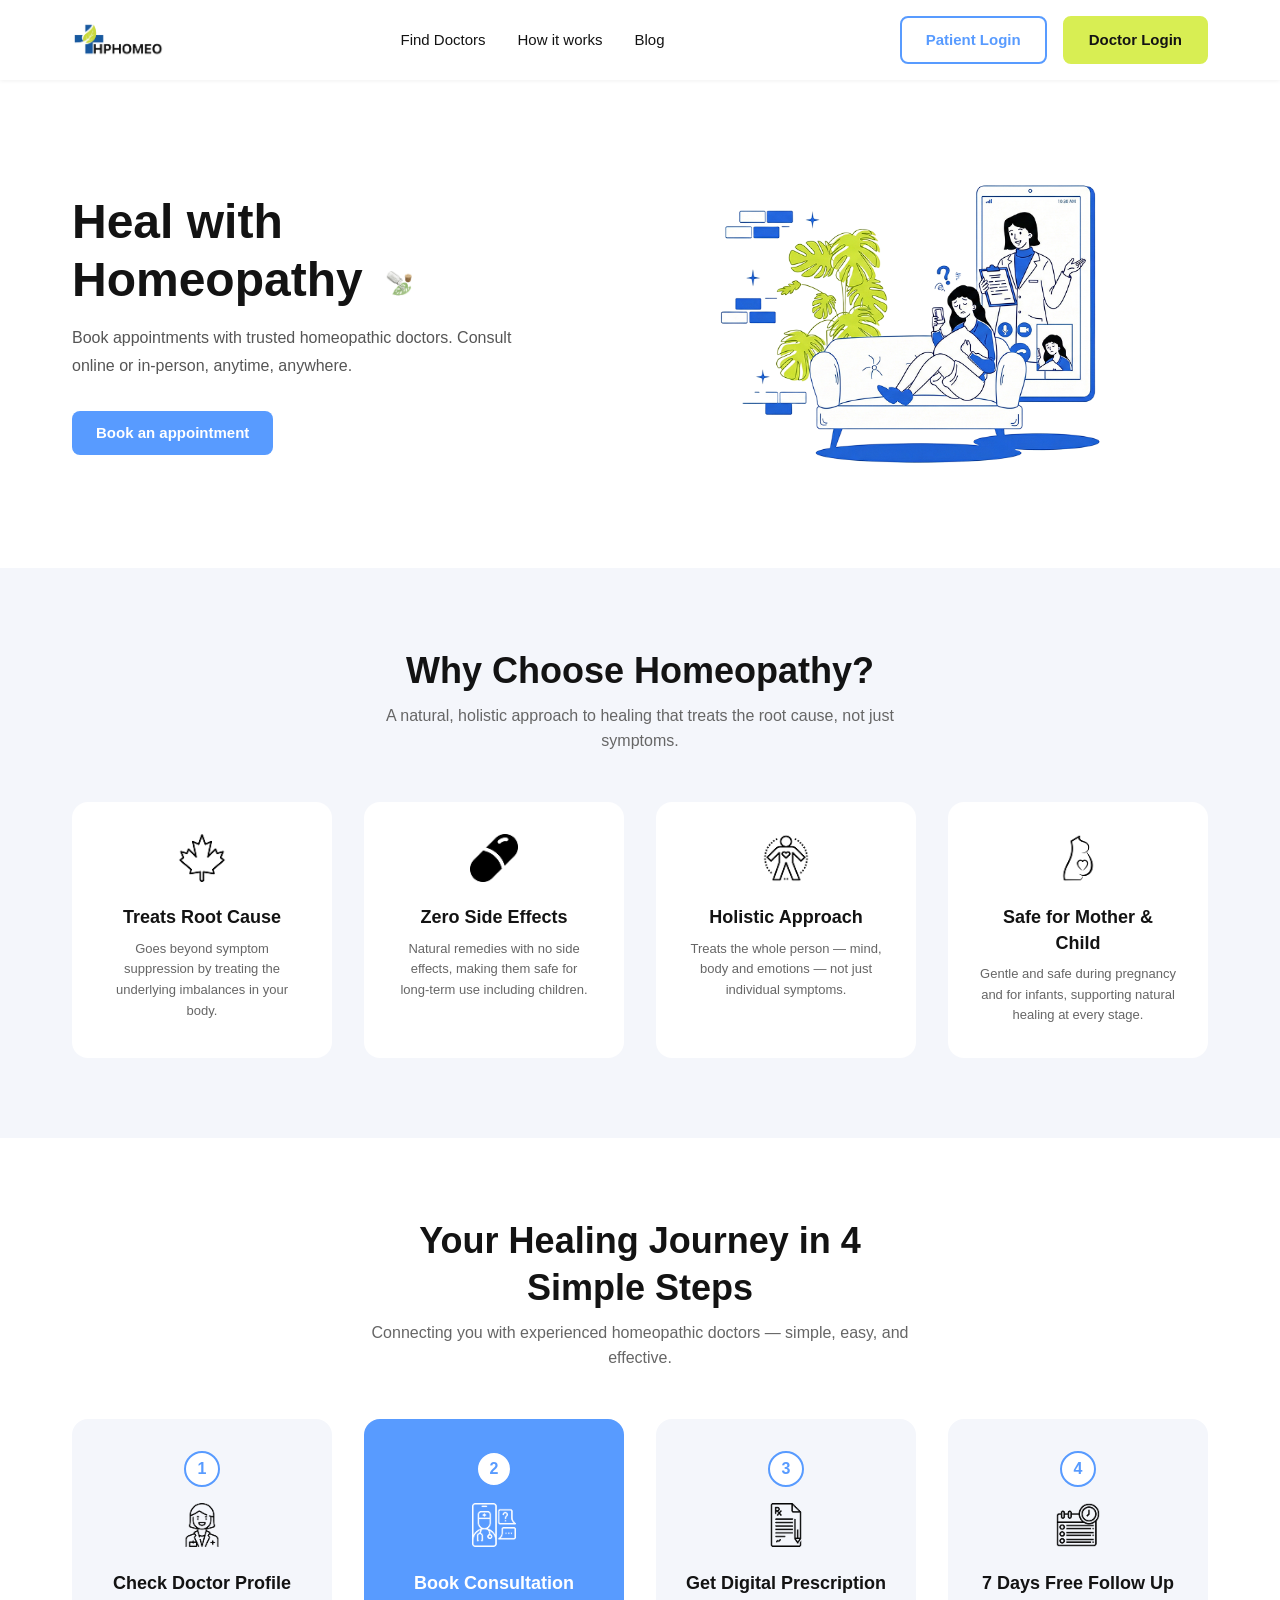
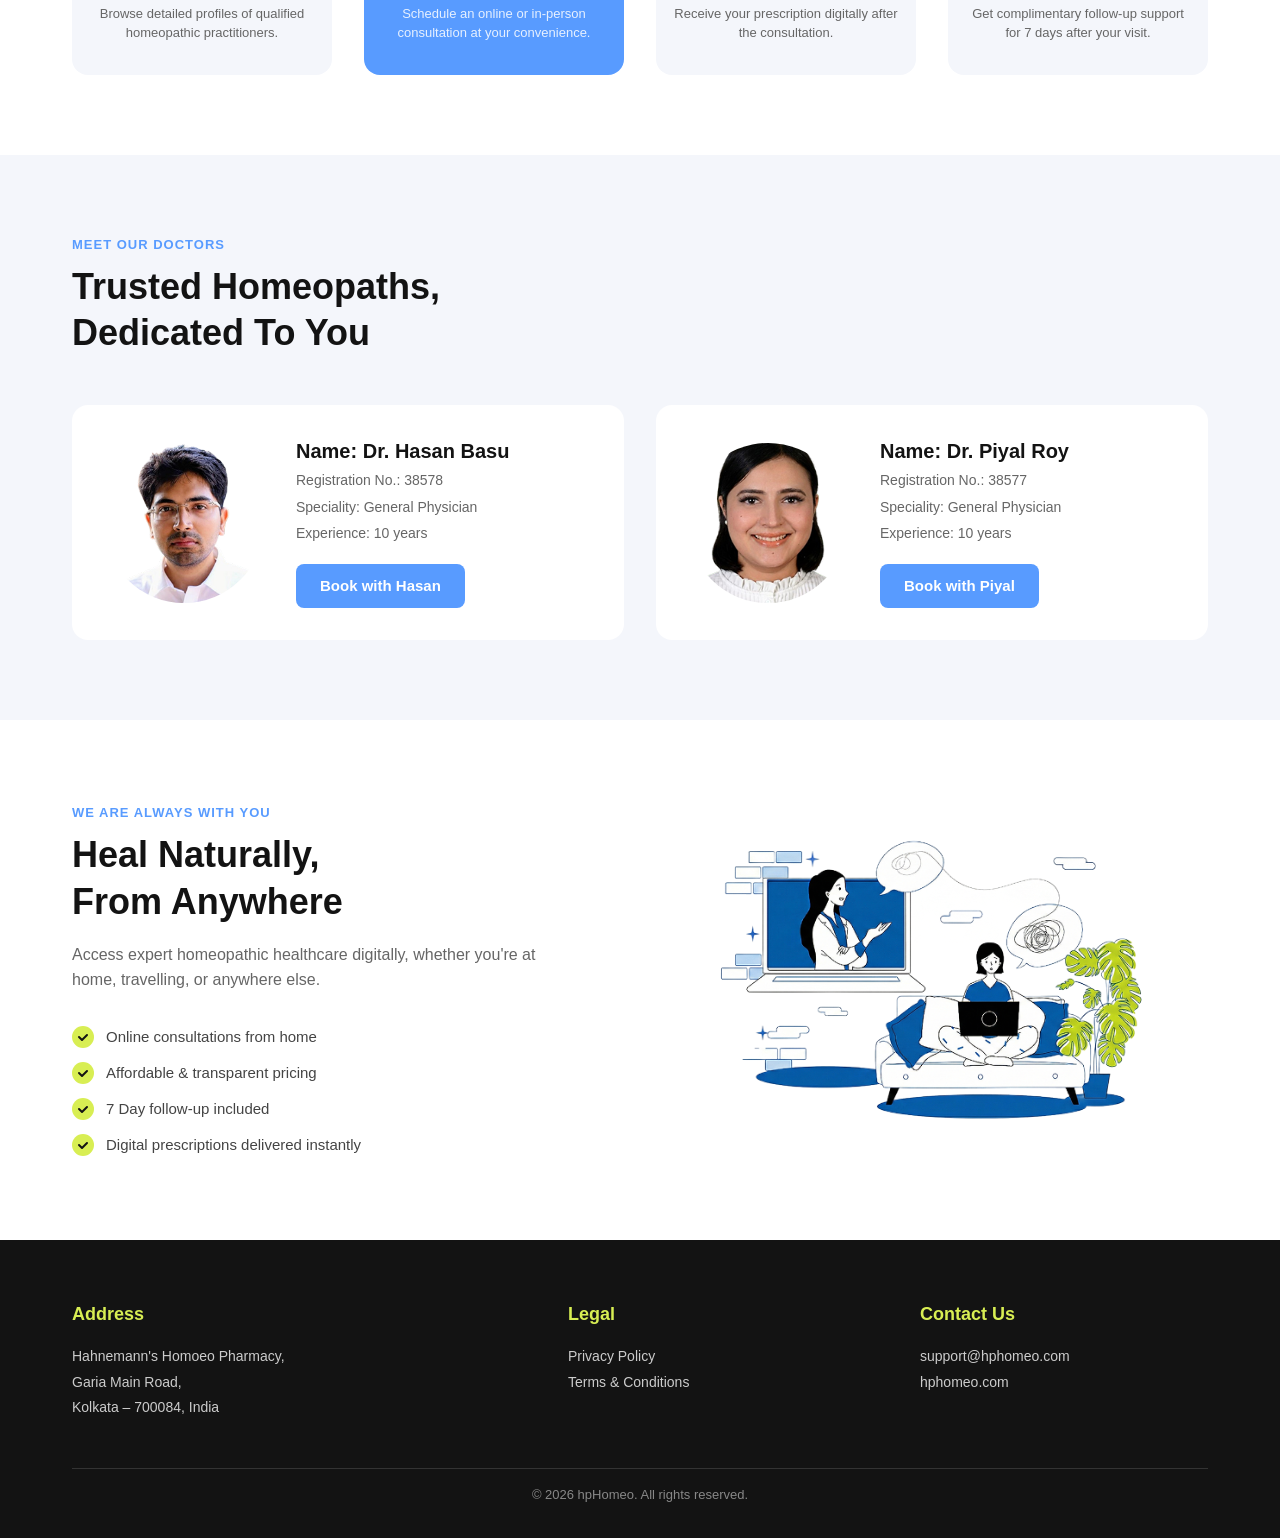
==== index.html @ 5f14e6df "Initial commit:hpHoomeo landing page" ====
<!DOCTYPE html>
<html lang="en">
<head>
  <meta charset="UTF-8">
  <meta name="viewport" content="width=device-width, initial-scale=1.0">
  <title>hpHomeo - Heal with Homeopathy</title>
  <link rel="stylesheet" href="styles.css">
</head>
<body>

  <!-- Navbar -->
  <nav class="navbar">
    <div class="container">
      <a href="index.html" class="nav-logo">
        <img src="assets/Screenshot_2026-03-08_170134-removebg-preview.png" alt="hpHomeo Logo">
      </a>
      <ul class="nav-links" id="navLinks">
        <li><a href="#doctors">Find Doctors</a></li>
        <li><a href="#journey">How it works</a></li>
        <li><a href="#heal">Blog</a></li>
      </ul>
      <div class="nav-buttons" id="navButtons">
        <a href="book-appointment.html" class="btn btn-outline">Patient Login</a>
        <a href="book-appointment.html" class="btn btn-accent">Doctor Login</a>
      </div>
      <button class="hamburger" id="hamburger" aria-label="Toggle menu">
        <span></span>
        <span></span>
        <span></span>
      </button>
    </div>
  </nav>

  <!-- Hero -->
  <section class="hero">
    <div class="container">
      <div class="hero-content">
        <h1>Heal with<br>Homeopathy <img src="assets/Gemini_Generated_Image_fgc13vfgc13vfgc1-removebg-preview 1.png" alt="leaf" class="leaf-icon"></h1>
        <p>Book appointments with trusted homeopathic doctors. Consult online or in-person, anytime, anywhere.</p>
        <a href="book-appointment.html" class="btn btn-primary">Book an appointment</a>
      </div>
      <div class="hero-image">
        <img src="assets/Gemini_Generated_Image_t8fxylt8fxylt8fx-Picsart-BackgroundRemover 1.png" alt="Online Consultation Illustration">
      </div>
    </div>
  </section>

  <!-- Why Choose Homeopathy -->
  <section class="why-choose">
    <div class="container">
      <h2>Why Choose Homeopathy?</h2>
      <p>A natural, holistic approach to healing that treats the root cause, not just symptoms.</p>
      <div class="why-cards">
        <div class="why-card">
          <img src="assets/leaf (1) 1.png" alt="Treats Root Cause" class="icon">
          <h3>Treats Root Cause</h3>
          <p>Goes beyond symptom suppression by treating the underlying imbalances in your body.</p>
        </div>
        <div class="why-card">
          <img src="assets/capsule 1.png" alt="Zero Side Effects" class="icon">
          <h3>Zero Side Effects</h3>
          <p>Natural remedies with no side effects, making them safe for long-term use including children.</p>
        </div>
        <div class="why-card">
          <img src="assets/body 1.png" alt="Holistic Approach" class="icon">
          <h3>Holistic Approach</h3>
          <p>Treats the whole person — mind, body and emotions — not just individual symptoms.</p>
        </div>
        <div class="why-card">
          <img src="assets/pregnancy 1.png" alt="Safe for Mother & Child" class="icon">
          <h3>Safe for Mother &amp; Child</h3>
          <p>Gentle and safe during pregnancy and for infants, supporting natural healing at every stage.</p>
        </div>
      </div>
    </div>
  </section>

  <!-- Healing Journey -->
  <section class="journey" id="journey">
    <div class="container">
      <h2>Your Healing Journey in 4<br>Simple Steps</h2>
      <p>Connecting you with experienced homeopathic doctors — simple, easy, and effective.</p>
      <div class="journey-steps">
        <div class="step-card">
          <div class="step-number">1</div>
          <img src="assets/doctor 1.png" alt="Check Doctor" class="icon">
          <h3>Check Doctor Profile</h3>
          <p>Browse detailed profiles of qualified homeopathic practitioners.</p>
        </div>
        <div class="step-card highlighted">
          <div class="step-number">2</div>
          <img src="assets/chat (1) 1.png" alt="Book Consultation" class="icon">
          <h3>Book Consultation</h3>
          <p>Schedule an online or in-person consultation at your convenience.</p>
        </div>
        <div class="step-card">
          <div class="step-number">3</div>
          <img src="assets/paper 1.png" alt="Digital Prescription" class="icon">
          <h3>Get Digital Prescription</h3>
          <p>Receive your prescription digitally after the consultation.</p>
        </div>
        <div class="step-card">
          <div class="step-number">4</div>
          <img src="assets/event 1.png" alt="Follow Up" class="icon">
          <h3>7 Days Free Follow Up</h3>
          <p>Get complimentary follow-up support for 7 days after your visit.</p>
        </div>
      </div>
    </div>
  </section>

  <!-- Meet Our Doctors -->
  <section class="doctors" id="doctors">
    <div class="container">
      <p class="section-label">Meet Our Doctors</p>
      <h2>Trusted Homeopaths,<br>Dedicated To You</h2>
      <div class="doctor-cards">
        <div class="doctor-card">
          <img src="assets/WhatsApp_Image_2026-03-02_at_1.50.04_AM-removebg-preview 1.png" alt="Dr. Hasan Basu" class="doctor-photo">
          <div class="doctor-info">
            <h3>Name: Dr. Hasan Basu</h3>
            <p>Registration No.: 38578</p>
            <p>Speciality: General Physician</p>
            <p>Experience: 10 years</p>
            <a href="book-appointment.html" class="btn btn-primary">Book with Hasan</a>
          </div>
        </div>
        <div class="doctor-card">
          <img src="assets/Screenshot_2026-03-08_154827-removebg-preview 1.png" alt="Dr. Piyal Roy" class="doctor-photo">
          <div class="doctor-info">
            <h3>Name: Dr. Piyal Roy</h3>
            <p>Registration No.: 38577</p>
            <p>Speciality: General Physician</p>
            <p>Experience: 10 years</p>
            <a href="book-appointment.html" class="btn btn-primary">Book with Piyal</a>
          </div>
        </div>
      </div>
    </div>
  </section>

  <!-- Heal Naturally -->
  <section class="heal-naturally" id="heal">
    <div class="container">
      <div class="heal-content">
        <p class="section-label">We are always with you</p>
        <h2>Heal Naturally,<br>From Anywhere</h2>
        <p>Access expert homeopathic healthcare digitally, whether you're at home, travelling, or anywhere else.</p>
        <ul class="checklist">
          <li>
            <span class="check"><svg viewBox="0 0 12 12" fill="none"><path d="M2 6l3 3 5-5" stroke="#131313" stroke-width="2" stroke-linecap="round" stroke-linejoin="round"/></svg></span>
            Online consultations from home
          </li>
          <li>
            <span class="check"><svg viewBox="0 0 12 12" fill="none"><path d="M2 6l3 3 5-5" stroke="#131313" stroke-width="2" stroke-linecap="round" stroke-linejoin="round"/></svg></span>
            Affordable & transparent pricing
          </li>
          <li>
            <span class="check"><svg viewBox="0 0 12 12" fill="none"><path d="M2 6l3 3 5-5" stroke="#131313" stroke-width="2" stroke-linecap="round" stroke-linejoin="round"/></svg></span>
            7 Day follow-up included
          </li>
          <li>
            <span class="check"><svg viewBox="0 0 12 12" fill="none"><path d="M2 6l3 3 5-5" stroke="#131313" stroke-width="2" stroke-linecap="round" stroke-linejoin="round"/></svg></span>
            Digital prescriptions delivered instantly
          </li>
        </ul>
      </div>
      <div class="heal-image">
        <img src="assets/Gemini_Generated_Image_6k43u76k43u76k43-Picsart-BackgroundRemover 1.png" alt="Heal from anywhere illustration">
      </div>
    </div>
  </section>

  <!-- Footer -->
  <footer class="footer">
    <div class="container">
      <div class="footer-grid">
        <div class="footer-col">
          <h4>Address</h4>
          <p>
            Hahnemann's Homoeo Pharmacy,<br>
            Garia Main Road,<br>
            Kolkata &ndash; 700084, India
          </p>
        </div>
        <div class="footer-col">
          <h4>Legal</h4>
          <a href="privacy-policy.html">Privacy Policy</a>
          <a href="terms-and-conditions.html">Terms & Conditions</a>
        </div>
        <div class="footer-col">
          <h4>Contact Us</h4>
          <p>support@hphomeo.com</p>
          <p>hphomeo.com</p>
        </div>
      </div>
      <div class="footer-bottom">
        &copy; 2026 hpHomeo. All rights reserved.
      </div>
    </div>
  </footer>

  <script>
    const hamburger = document.getElementById('hamburger');
    const navLinks = document.getElementById('navLinks');
    const navButtons = document.getElementById('navButtons');
    hamburger.addEventListener('click', () => {
      navLinks.classList.toggle('active');
      navButtons.classList.toggle('active');
    });
  </script>
</body>
</html>
---- styles.css ----
/* ===== Reset & Base ===== */
*, *::before, *::after {
  margin: 0;
  padding: 0;
  box-sizing: border-box;
}

:root {
  --primary: #589BFF;
  --accent: #D8EE53;
  --dark: #131313;
  --white: #FFFFFF;
  --bg: #F4F6FB;
  --xs: 8px;
  --sm: 16px;
  --md: 32px;
  --lg: 64px;
}

html {
  scroll-behavior: smooth;
}

body {
  font-family: -apple-system, BlinkMacSystemFont, 'SF Pro', 'Segoe UI', Roboto, Helvetica, Arial, sans-serif;
  color: var(--dark);
  background: var(--white);
  font-size: 16px;
  line-height: 1.6;
}

a {
  text-decoration: none;
  color: inherit;
}

img {
  max-width: 100%;
  height: auto;
}

/* ===== Typography ===== */
h1 {
  font-size: 48px;
  font-weight: 700;
  line-height: 1.2;
}
h2 {
  font-size: 36px;
  font-weight: 700;
  line-height: 1.3;
}
h3 {
  font-size: 24px;
  font-weight: 600;
  line-height: 1.4;
}
.body-text {
  font-size: 16px;
  font-weight: 400;
}
.small-text {
  font-size: 13px;
  font-weight: 400;
}

/* ===== Container ===== */
.container {
  max-width: 1200px;
  margin: 0 auto;
  padding: 0 var(--md);
}

/* ===== Navbar ===== */
.navbar {
  background: var(--white);
  padding: var(--sm) 0;
  position: sticky;
  top: 0;
  z-index: 100;
  box-shadow: 0 1px 4px rgba(0,0,0,0.06);
}
.navbar .container {
  display: flex;
  align-items: center;
  justify-content: space-between;
}
.nav-logo {
  display: flex;
  align-items: center;
  gap: var(--xs);
}
.nav-logo img {
  height: 36px;
}
.nav-logo span {
  font-size: 22px;
  font-weight: 700;
  color: var(--dark);
}
.nav-links {
  display: flex;
  align-items: center;
  gap: var(--md);
  list-style: none;
}
.nav-links a {
  font-size: 15px;
  font-weight: 500;
  color: var(--dark);
  transition: color 0.2s;
}
.nav-links a:hover {
  color: var(--primary);
}
.nav-buttons {
  display: flex;
  gap: var(--sm);
  align-items: center;
}
.btn {
  display: inline-flex;
  align-items: center;
  justify-content: center;
  padding: 10px 24px;
  border-radius: 8px;
  font-size: 15px;
  font-weight: 600;
  cursor: pointer;
  border: none;
  transition: all 0.2s;
}
.btn-outline {
  background: transparent;
  border: 2px solid var(--primary);
  color: var(--primary);
}
.btn-outline:hover {
  background: var(--primary);
  color: var(--white);
}
.btn-accent {
  background: var(--accent);
  color: var(--dark);
  border: 2px solid var(--accent);
}
.btn-accent:hover {
  background: #c8de43;
  border-color: #c8de43;
}
.btn-primary {
  background: var(--primary);
  color: var(--white);
}
.btn-primary:hover {
  background: #4388ee;
}
.btn-white {
  background: var(--white);
  color: var(--primary);
  border: 2px solid var(--primary);
}
.btn-white:hover {
  background: var(--bg);
}

/* Hamburger */
.hamburger {
  display: none;
  flex-direction: column;
  gap: 5px;
  cursor: pointer;
  background: none;
  border: none;
  padding: 4px;
}
.hamburger span {
  display: block;
  width: 24px;
  height: 2.5px;
  background: var(--dark);
  border-radius: 2px;
  transition: 0.3s;
}

/* ===== Hero ===== */
.hero {
  padding: var(--lg) 0;
  background: var(--white);
}
.hero .container {
  display: flex;
  align-items: center;
  gap: var(--lg);
}
.hero-content {
  flex: 1;
}
.hero-content h1 {
  margin-bottom: var(--sm);
}
.hero-content .leaf-icon {
  width: 36px;
  vertical-align: middle;
  margin-left: 8px;
}
.hero-content p {
  color: #555;
  margin-bottom: var(--md);
  max-width: 480px;
  font-size: 16px;
  line-height: 1.7;
}
.hero-image {
  flex: 1;
  display: flex;
  justify-content: center;
}
.hero-image img {
  max-width: 100%;
  height: auto;
}

/* ===== Why Choose Section ===== */
.why-choose {
  padding: 80px 0;
  background: var(--bg);
  text-align: center;
}
.why-choose h2 {
  margin-bottom: var(--xs);
}
.why-choose > .container > p {
  color: #666;
  margin-bottom: 48px;
  max-width: 560px;
  margin-left: auto;
  margin-right: auto;
}
.why-cards {
  display: grid;
  grid-template-columns: repeat(4, 1fr);
  gap: var(--md);
}
.why-card {
  background: var(--white);
  border-radius: 16px;
  padding: var(--md);
  text-align: center;
  transition: transform 0.2s, box-shadow 0.2s;
}
.why-card:hover {
  transform: translateY(-4px);
  box-shadow: 0 8px 24px rgba(88, 155, 255, 0.12);
}
.why-card .icon {
  width: 48px;
  height: 48px;
  margin: 0 auto var(--sm);
}
.why-card h3 {
  font-size: 18px;
  font-weight: 600;
  margin-bottom: var(--xs);
}
.why-card p {
  font-size: 13px;
  color: #666;
  line-height: 1.6;
}

/* ===== Journey Section ===== */
.journey {
  padding: 80px 0;
  background: var(--white);
  text-align: center;
}
.journey h2 {
  margin-bottom: var(--xs);
}
.journey > .container > p {
  color: #666;
  margin-bottom: 48px;
  max-width: 560px;
  margin-left: auto;
  margin-right: auto;
}
.journey-steps {
  display: grid;
  grid-template-columns: repeat(4, 1fr);
  gap: var(--md);
}
.step-card {
  background: var(--bg);
  border-radius: 16px;
  padding: var(--md) var(--sm);
  text-align: center;
  position: relative;
  transition: transform 0.2s, box-shadow 0.2s;
}
.step-card:hover {
  transform: translateY(-4px);
  box-shadow: 0 8px 24px rgba(88, 155, 255, 0.12);
}
.step-card.highlighted {
  background: var(--primary);
  color: var(--white);
}
.step-card.highlighted p {
  color: rgba(255,255,255,0.85);
}
.step-number {
  width: 36px;
  height: 36px;
  border-radius: 50%;
  background: var(--white);
  color: var(--primary);
  font-weight: 700;
  font-size: 16px;
  display: flex;
  align-items: center;
  justify-content: center;
  margin: 0 auto var(--sm);
  border: 2px solid var(--primary);
}
.step-card.highlighted .step-number {
  background: var(--white);
  color: var(--primary);
}
.step-card .icon {
  width: 44px;
  height: 44px;
  margin: 0 auto var(--sm);
}
.step-card.highlighted .icon {
  filter: brightness(0) invert(1);
}
.step-card h3 {
  font-size: 18px;
  margin-bottom: var(--xs);
}
.step-card p {
  font-size: 13px;
  color: #666;
  line-height: 1.5;
}

/* ===== Doctors Section ===== */
.doctors {
  padding: 80px 0;
  background: var(--bg);
}
.doctors .section-label {
  font-size: 13px;
  font-weight: 600;
  color: var(--primary);
  text-transform: uppercase;
  letter-spacing: 1px;
  margin-bottom: var(--xs);
}
.doctors h2 {
  margin-bottom: 48px;
}
.doctor-cards {
  display: grid;
  grid-template-columns: repeat(2, 1fr);
  gap: var(--md);
}
.doctor-card {
  background: var(--white);
  border-radius: 16px;
  padding: var(--md);
  display: flex;
  align-items: center;
  gap: var(--md);
}
.doctor-photo {
  width: 160px;
  height: 160px;
  border-radius: 50%;
  object-fit: cover;
  flex-shrink: 0;
}
.doctor-info h3 {
  font-size: 20px;
  margin-bottom: 4px;
}
.doctor-info p {
  font-size: 14px;
  color: #666;
  margin-bottom: 4px;
}
.doctor-info .btn {
  margin-top: var(--sm);
}

/* ===== Heal Naturally Section ===== */
.heal-naturally {
  padding: 80px 0;
  background: var(--white);
}
.heal-naturally .container {
  display: flex;
  align-items: center;
  gap: var(--lg);
}
.heal-content {
  flex: 1;
}
.heal-content .section-label {
  font-size: 13px;
  font-weight: 600;
  color: var(--primary);
  text-transform: uppercase;
  letter-spacing: 1px;
  margin-bottom: var(--xs);
}
.heal-content h2 {
  margin-bottom: var(--sm);
}
.heal-content > p {
  color: #666;
  margin-bottom: var(--md);
  max-width: 480px;
}
.checklist {
  list-style: none;
  display: flex;
  flex-direction: column;
  gap: 12px;
}
.checklist li {
  display: flex;
  align-items: center;
  gap: 12px;
  font-size: 15px;
  color: #444;
}
.checklist li .check {
  width: 22px;
  height: 22px;
  border-radius: 50%;
  background: var(--accent);
  display: flex;
  align-items: center;
  justify-content: center;
  flex-shrink: 0;
}
.checklist li .check svg {
  width: 12px;
  height: 12px;
}
.heal-image {
  flex: 1;
  display: flex;
  justify-content: center;
}
.heal-image img {
  max-width: 100%;
}

/* ===== Footer ===== */
.footer {
  background: var(--dark);
  color: var(--white);
  padding: 60px 0 32px;
}
.footer-grid {
  display: grid;
  grid-template-columns: 1.5fr 1fr 1fr;
  gap: var(--lg);
  margin-bottom: 48px;
}
.footer-col h4 {
  font-size: 18px;
  font-weight: 600;
  margin-bottom: var(--sm);
  color: var(--accent);
}
.footer-col p,
.footer-col a {
  font-size: 14px;
  color: #ccc;
  line-height: 1.8;
}
.footer-col a {
  display: block;
  transition: color 0.2s;
}
.footer-col a:hover {
  color: var(--accent);
}
.footer-bottom {
  border-top: 1px solid #333;
  padding-top: var(--sm);
  text-align: center;
  font-size: 13px;
  color: #888;
}

/* ===== Coming Soon Page ===== */
.coming-soon {
  min-height: 70vh;
  display: flex;
  align-items: center;
  justify-content: center;
  text-align: center;
  padding: var(--lg);
}
.coming-soon h1 {
  color: var(--primary);
  margin-bottom: var(--sm);
}
.coming-soon p {
  color: #666;
  font-size: 18px;
  max-width: 500px;
  margin: 0 auto var(--md);
}

/* ===== Legal Pages ===== */
.legal-page {
  padding: 60px 0 80px;
  background: var(--bg);
}
.legal-page .container {
  max-width: 800px;
}
.legal-page h1 {
  margin-bottom: var(--md);
  color: var(--primary);
}
.legal-page h2 {
  font-size: 24px;
  margin-top: 40px;
  margin-bottom: var(--sm);
  color: var(--dark);
}
.legal-page p,
.legal-page li {
  font-size: 15px;
  color: #444;
  line-height: 1.8;
  margin-bottom: 12px;
}
.legal-page ul {
  padding-left: 24px;
  margin-bottom: 16px;
}
.legal-page ul li {
  margin-bottom: 6px;
}
.legal-page .contact-info {
  background: var(--white);
  border-radius: 12px;
  padding: var(--md);
  margin-top: var(--md);
}

/* ===== Responsive ===== */
@media (max-width: 1024px) {
  .why-cards,
  .journey-steps {
    grid-template-columns: repeat(2, 1fr);
  }
  .footer-grid {
    grid-template-columns: 1fr 1fr;
  }
}

@media (max-width: 768px) {
  h1 { font-size: 36px; }
  h2 { font-size: 28px; }
  h3 { font-size: 20px; }

  .nav-links,
  .nav-buttons {
    display: none;
  }
  .nav-links.active,
  .nav-buttons.active {
    display: flex;
  }
  .hamburger {
    display: flex;
  }

  /* Mobile nav */
  .navbar .container {
    flex-wrap: wrap;
  }
  .nav-links.active {
    flex-direction: column;
    width: 100%;
    padding: var(--sm) 0;
    gap: var(--sm);
    order: 3;
  }
  .nav-buttons.active {
    width: 100%;
    justify-content: center;
    padding-bottom: var(--sm);
    order: 4;
  }

  .hero .container {
    flex-direction: column;
    text-align: center;
  }
  .hero-content p {
    margin-left: auto;
    margin-right: auto;
  }
  .hero-content .btn {
    margin: 0 auto;
  }

  .why-cards,
  .journey-steps {
    grid-template-columns: 1fr;
  }

  .doctor-cards {
    grid-template-columns: 1fr;
  }
  .doctor-card {
    flex-direction: column;
    text-align: center;
  }

  .heal-naturally .container {
    flex-direction: column;
    text-align: center;
  }
  .checklist {
    align-items: center;
  }

  .footer-grid {
    grid-template-columns: 1fr;
    gap: var(--md);
  }
}
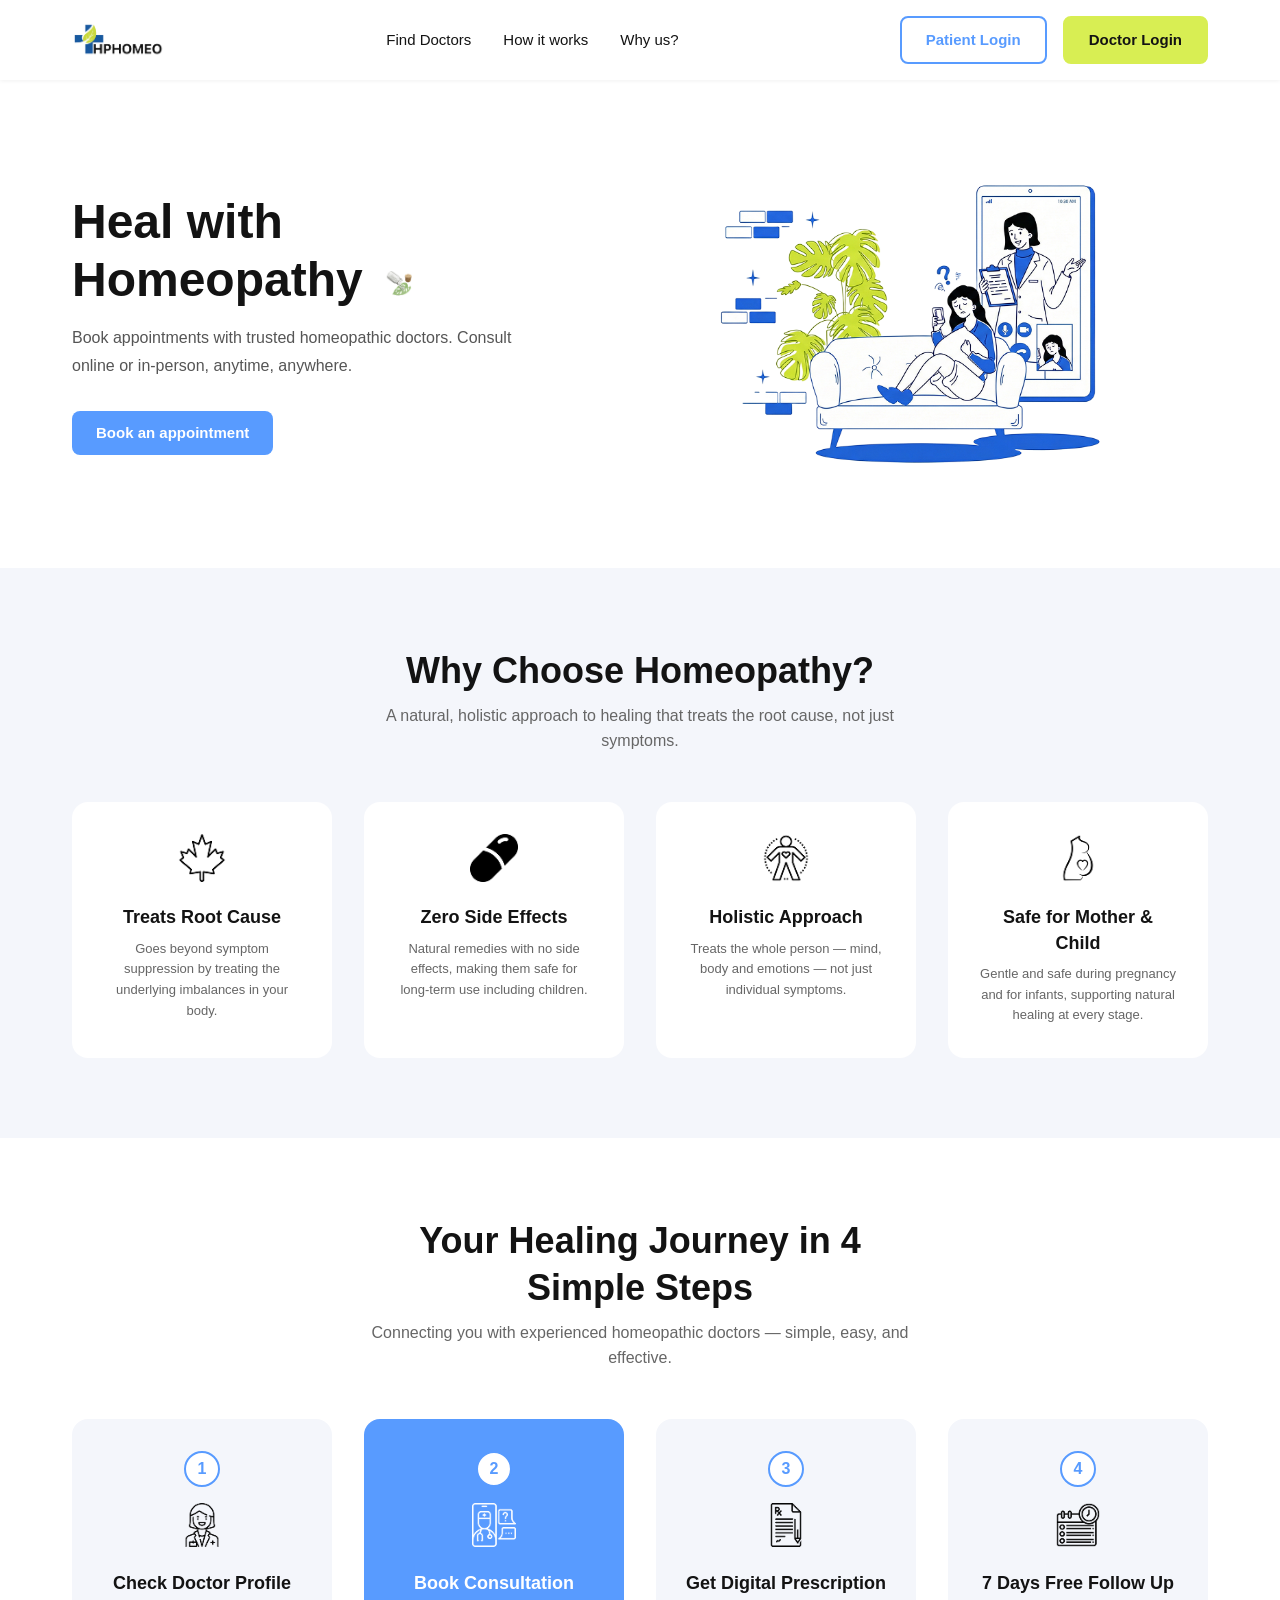
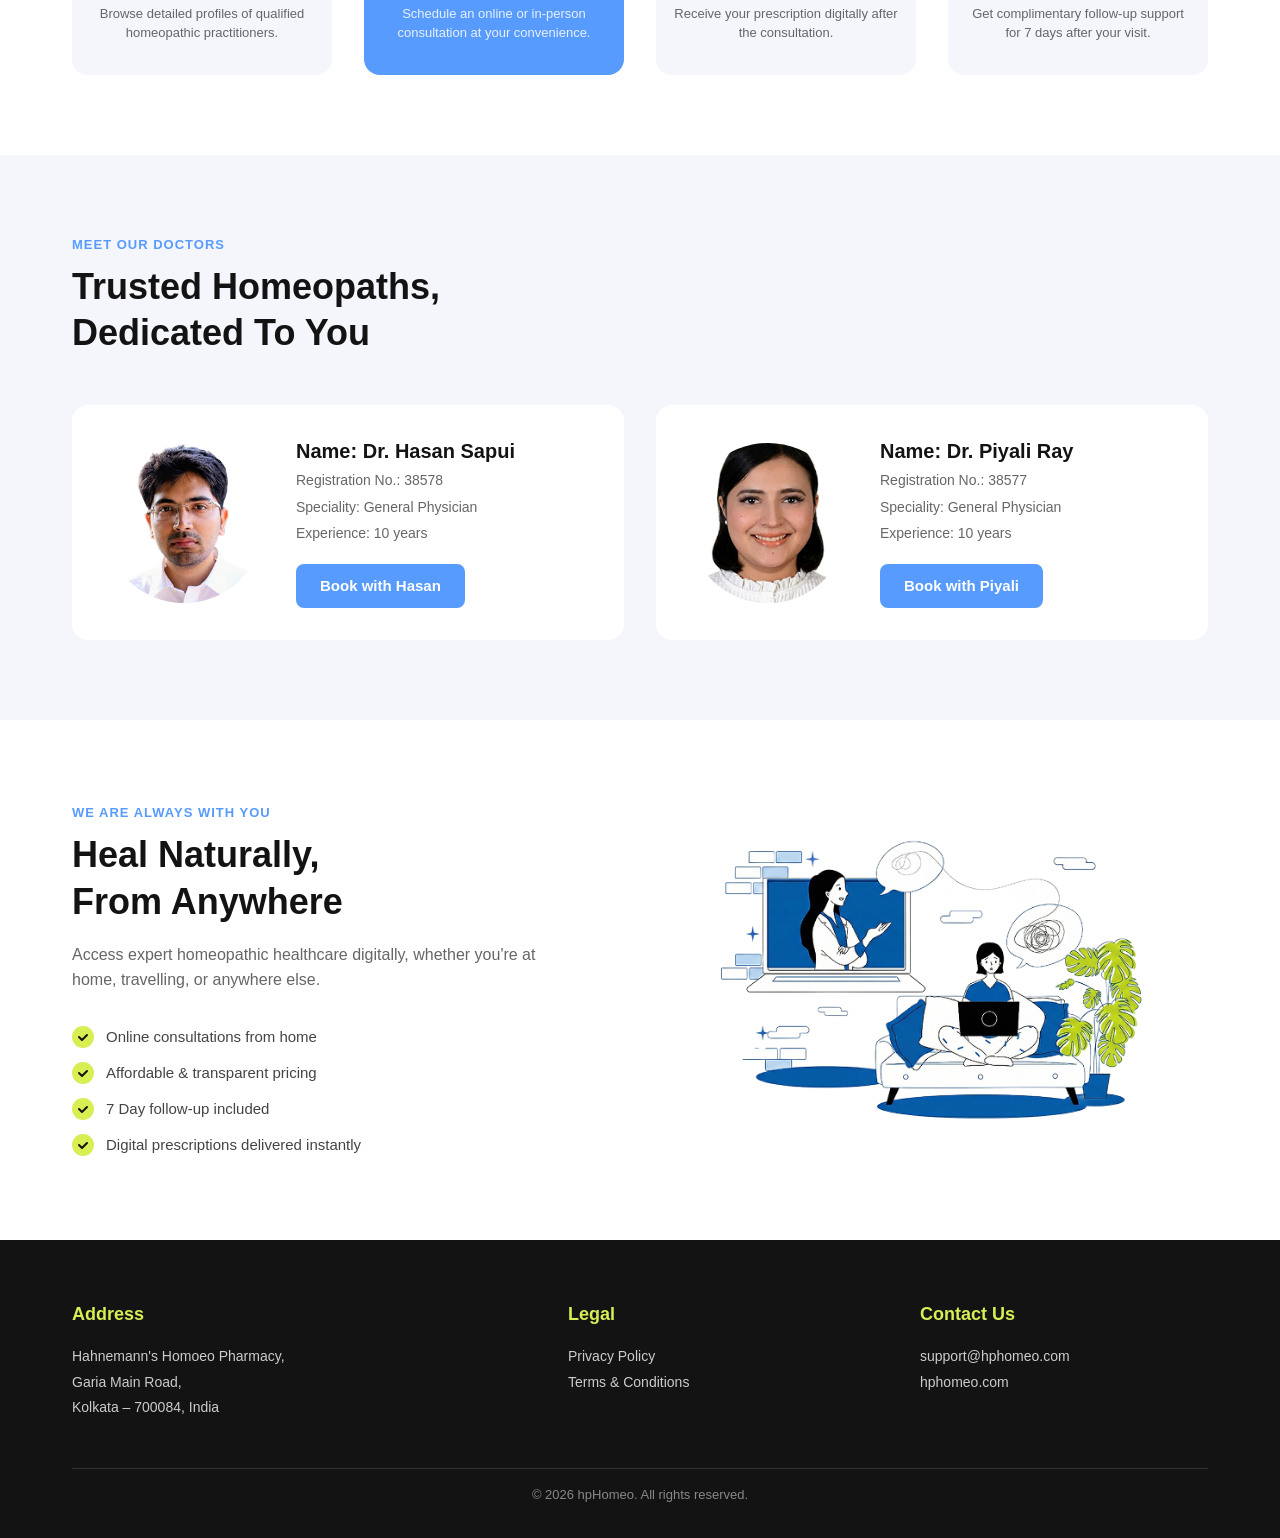
==== commit 4e01a2e1: "Update doctor names and nav link, add CNAME for custom domain Co-Authored-By: Claude Opus 4.6 <norep" ====
--- a/index.html
+++ b/index.html
@@ -17,7 +17,7 @@
       <ul class="nav-links" id="navLinks">
         <li><a href="#doctors">Find Doctors</a></li>
         <li><a href="#journey">How it works</a></li>
-        <li><a href="#heal">Blog</a></li>
+        <li><a href="#heal">Why us?</a></li>
       </ul>
       <div class="nav-buttons" id="navButtons">
         <a href="book-appointment.html" class="btn btn-outline">Patient Login</a>
@@ -116,9 +116,9 @@
       <h2>Trusted Homeopaths,<br>Dedicated To You</h2>
       <div class="doctor-cards">
         <div class="doctor-card">
-          <img src="assets/WhatsApp_Image_2026-03-02_at_1.50.04_AM-removebg-preview 1.png" alt="Dr. Hasan Basu" class="doctor-photo">
+          <img src="assets/WhatsApp_Image_2026-03-02_at_1.50.04_AM-removebg-preview 1.png" alt="Dr. Hasan Sapui" class="doctor-photo">
           <div class="doctor-info">
-            <h3>Name: Dr. Hasan Basu</h3>
+            <h3>Name: Dr. Hasan Sapui</h3>
             <p>Registration No.: 38578</p>
             <p>Speciality: General Physician</p>
             <p>Experience: 10 years</p>
@@ -126,13 +126,13 @@
           </div>
         </div>
         <div class="doctor-card">
-          <img src="assets/Screenshot_2026-03-08_154827-removebg-preview 1.png" alt="Dr. Piyal Roy" class="doctor-photo">
+          <img src="assets/Screenshot_2026-03-08_154827-removebg-preview 1.png" alt="Dr. Piyali Ray" class="doctor-photo">
           <div class="doctor-info">
-            <h3>Name: Dr. Piyal Roy</h3>
+            <h3>Name: Dr. Piyali Ray</h3>
             <p>Registration No.: 38577</p>
             <p>Speciality: General Physician</p>
             <p>Experience: 10 years</p>
-            <a href="book-appointment.html" class="btn btn-primary">Book with Piyal</a>
+            <a href="book-appointment.html" class="btn btn-primary">Book with Piyali</a>
           </div>
         </div>
       </div>
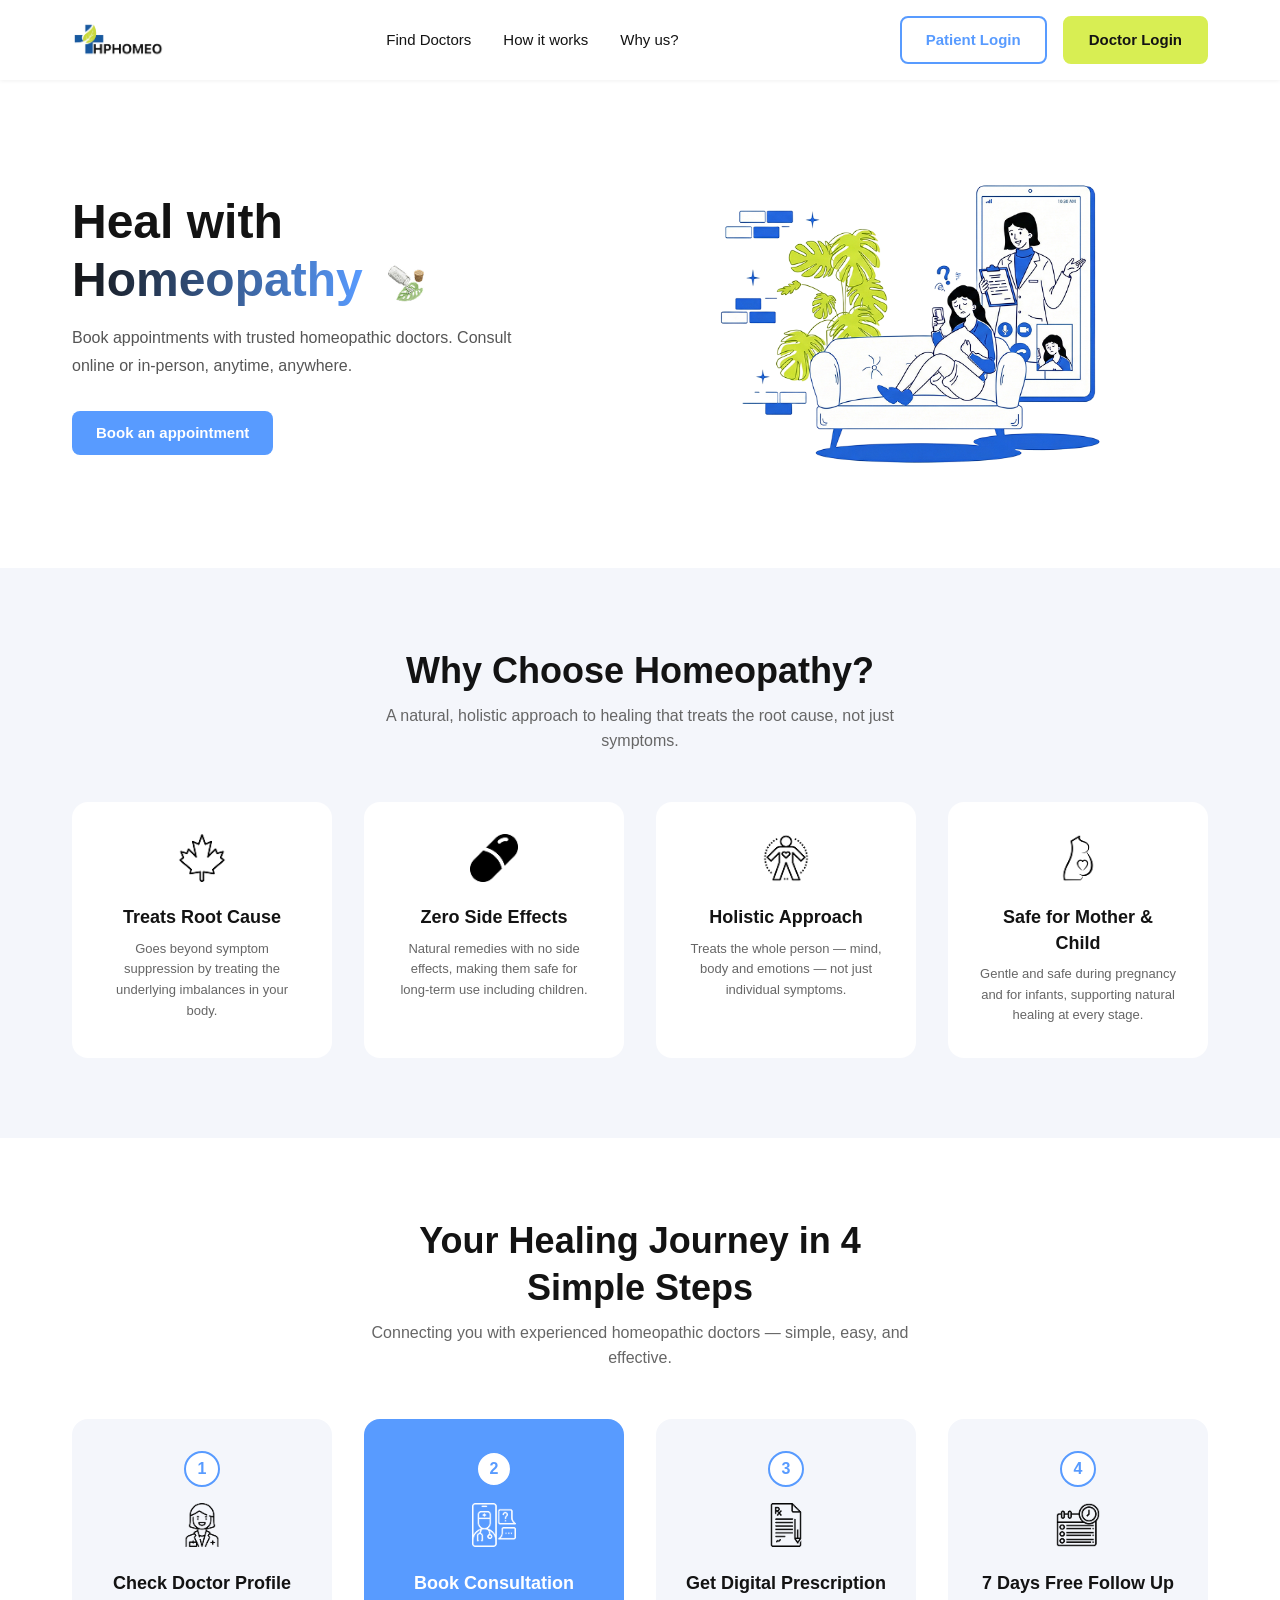
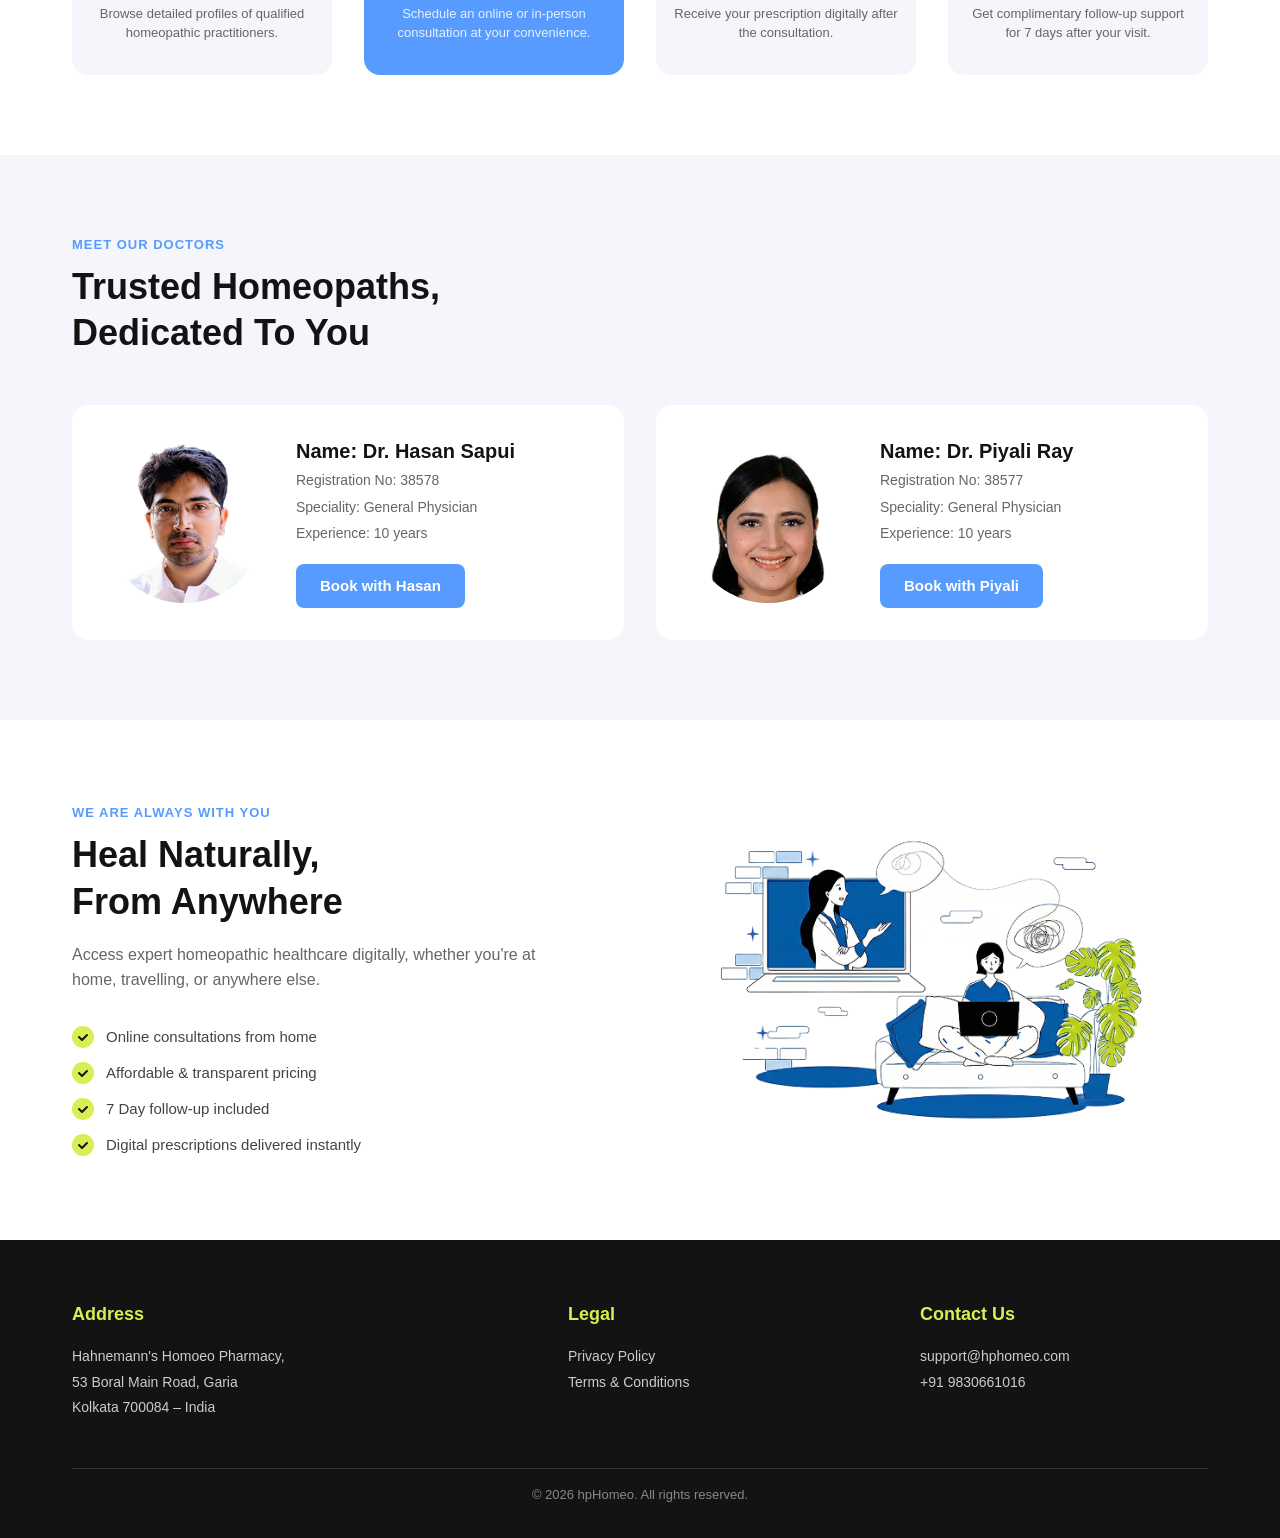
==== commit 3c87d706: "Fix mobile alignment, update footer info, add gradient and nav links" ====
--- a/index.html
+++ b/index.html
@@ -35,9 +35,9 @@
   <section class="hero">
     <div class="container">
       <div class="hero-content">
-        <h1>Heal with<br>Homeopathy <img src="assets/Gemini_Generated_Image_fgc13vfgc13vfgc1-removebg-preview 1.png" alt="leaf" class="leaf-icon"></h1>
+        <h1>Heal with<br><span class="gradient-text">Homeopathy</span> <img src="assets/Gemini_Generated_Image_fgc13vfgc13vfgc1-removebg-preview 1.png" alt="leaf" class="leaf-icon"></h1>
         <p>Book appointments with trusted homeopathic doctors. Consult online or in-person, anytime, anywhere.</p>
-        <a href="book-appointment.html" class="btn btn-primary">Book an appointment</a>
+        <a href="#doctors" class="btn btn-primary">Book an appointment</a>
       </div>
       <div class="hero-image">
         <img src="assets/Gemini_Generated_Image_t8fxylt8fxylt8fx-Picsart-BackgroundRemover 1.png" alt="Online Consultation Illustration">
@@ -87,12 +87,12 @@
           <h3>Check Doctor Profile</h3>
           <p>Browse detailed profiles of qualified homeopathic practitioners.</p>
         </div>
-        <div class="step-card highlighted">
+        <a href="#doctors" class="step-card highlighted" style="text-decoration:none;color:inherit;">
           <div class="step-number">2</div>
           <img src="assets/chat (1) 1.png" alt="Book Consultation" class="icon">
           <h3>Book Consultation</h3>
           <p>Schedule an online or in-person consultation at your convenience.</p>
-        </div>
+        </a>
         <div class="step-card">
           <div class="step-number">3</div>
           <img src="assets/paper 1.png" alt="Digital Prescription" class="icon">
@@ -119,7 +119,7 @@
           <img src="assets/WhatsApp_Image_2026-03-02_at_1.50.04_AM-removebg-preview 1.png" alt="Dr. Hasan Sapui" class="doctor-photo">
           <div class="doctor-info">
             <h3>Name: Dr. Hasan Sapui</h3>
-            <p>Registration No.: 38578</p>
+            <p>Registration No: 38578</p>
             <p>Speciality: General Physician</p>
             <p>Experience: 10 years</p>
             <a href="book-appointment.html" class="btn btn-primary">Book with Hasan</a>
@@ -129,7 +129,7 @@
           <img src="assets/Screenshot_2026-03-08_154827-removebg-preview 1.png" alt="Dr. Piyali Ray" class="doctor-photo">
           <div class="doctor-info">
             <h3>Name: Dr. Piyali Ray</h3>
-            <p>Registration No.: 38577</p>
+            <p>Registration No: 38577</p>
             <p>Speciality: General Physician</p>
             <p>Experience: 10 years</p>
             <a href="book-appointment.html" class="btn btn-primary">Book with Piyali</a>
@@ -179,8 +179,8 @@
           <h4>Address</h4>
           <p>
             Hahnemann's Homoeo Pharmacy,<br>
-            Garia Main Road,<br>
-            Kolkata &ndash; 700084, India
+            53 Boral Main Road, Garia<br>
+            Kolkata 700084 &ndash; India
           </p>
         </div>
         <div class="footer-col">
@@ -191,7 +191,7 @@
         <div class="footer-col">
           <h4>Contact Us</h4>
           <p>support@hphomeo.com</p>
-          <p>hphomeo.com</p>
+          <p>+91 9830661016</p>
         </div>
       </div>
       <div class="footer-bottom">
--- a/styles.css
+++ b/styles.css
@@ -199,8 +199,14 @@
 .hero-content h1 {
   margin-bottom: var(--sm);
 }
+.gradient-text {
+  background: linear-gradient(90deg, var(--dark) 0%, var(--primary) 100%);
+  -webkit-background-clip: text;
+  -webkit-text-fill-color: transparent;
+  background-clip: text;
+}
 .hero-content .leaf-icon {
-  width: 36px;
+  width: 52px;
   vertical-align: middle;
   margin-left: 8px;
 }
@@ -305,6 +311,13 @@
 .step-card.highlighted {
   background: var(--primary);
   color: var(--white);
+  cursor: pointer;
+}
+a.step-card.highlighted {
+  display: block;
+}
+a.step-card.highlighted h3 {
+  color: var(--white);
 }
 .step-card.highlighted p {
   color: rgba(255,255,255,0.85);
@@ -379,6 +392,7 @@
   height: 160px;
   border-radius: 50%;
   object-fit: cover;
+  object-position: top center;
   flex-shrink: 0;
 }
 .doctor-info h3 {
@@ -605,7 +619,11 @@
 
   .hero .container {
     flex-direction: column;
-    text-align: center;
+    text-align: left;
+  }
+  .hero-content h1 {
+    font-size: 32px;
+    word-break: break-word;
   }
   .hero-content p {
     margin-left: auto;
@@ -630,10 +648,14 @@
 
   .heal-naturally .container {
     flex-direction: column;
-    text-align: center;
+    text-align: left;
   }
   .checklist {
-    align-items: center;
+    align-items: flex-start;
+    padding: 0 var(--sm);
+  }
+  .checklist li {
+    text-align: left;
   }
 
   .footer-grid {
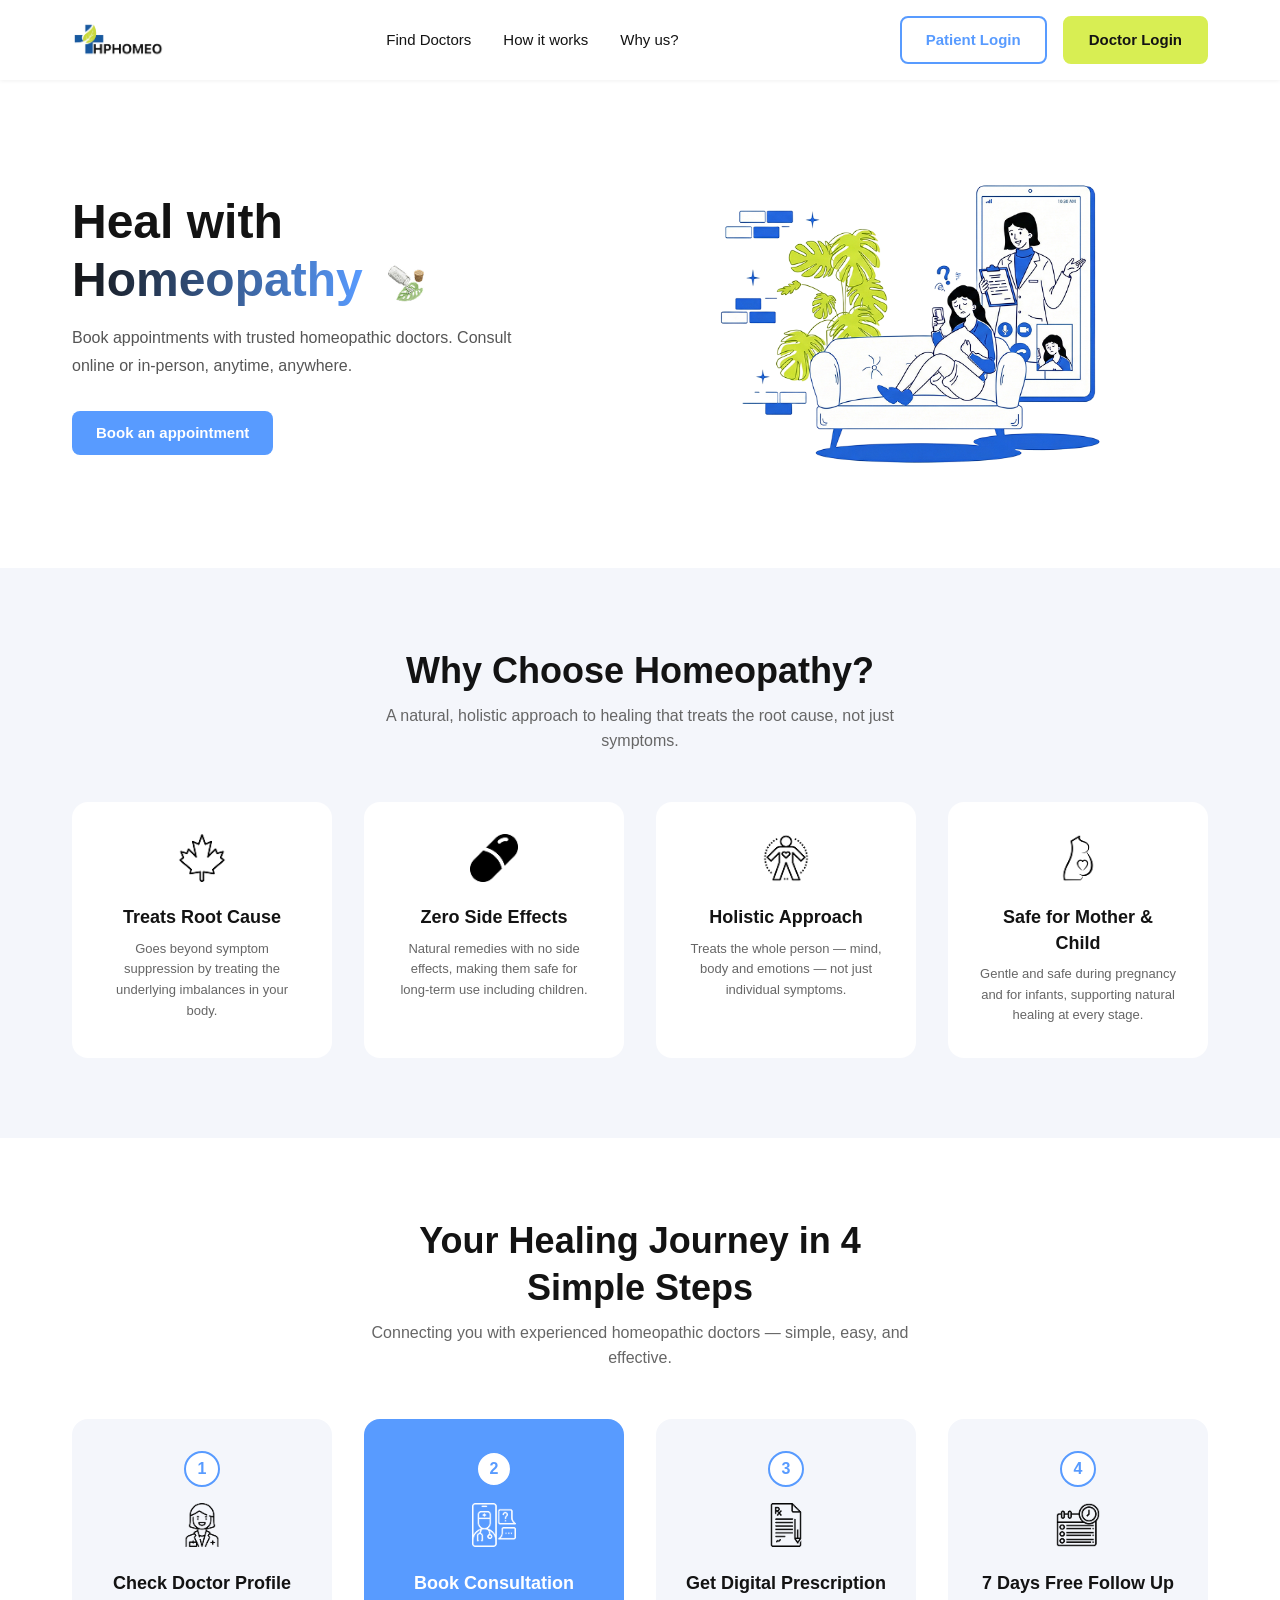
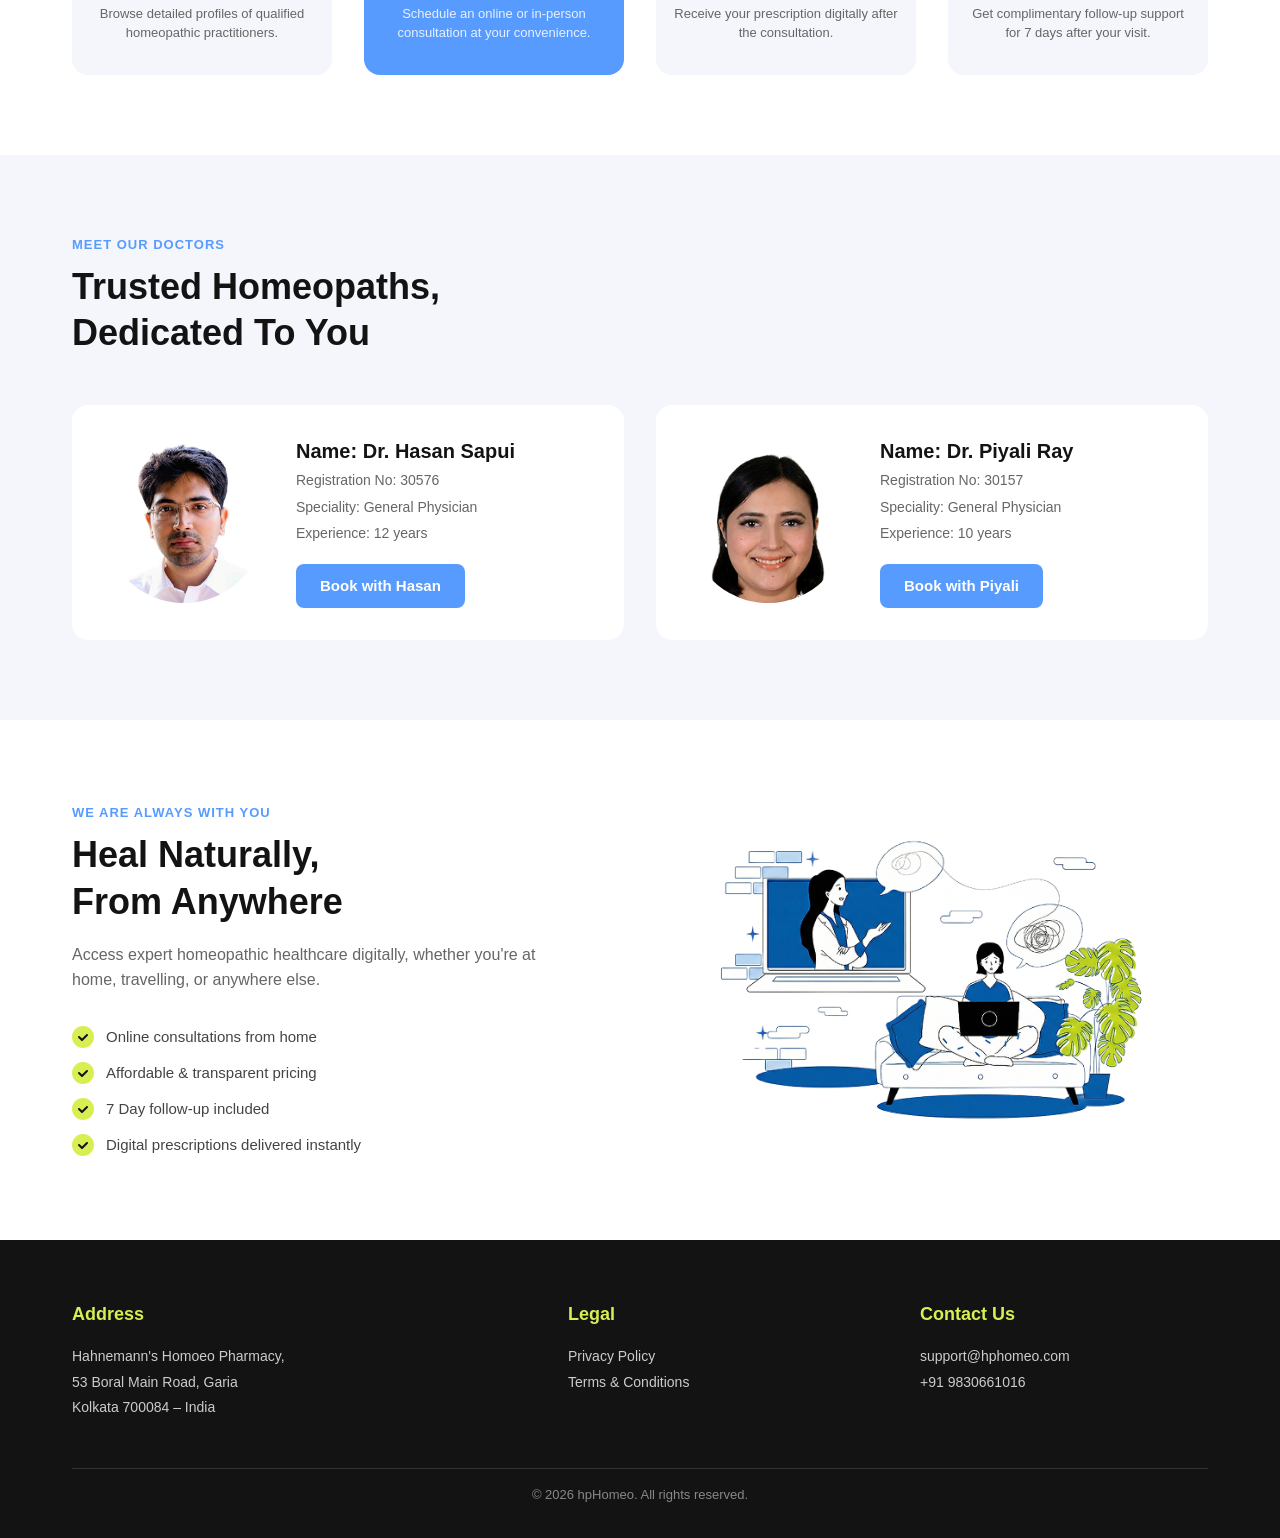
==== commit 389dfe5c: "fixed reg no and exp" ====
--- a/index.html
+++ b/index.html
@@ -119,9 +119,9 @@
           <img src="assets/WhatsApp_Image_2026-03-02_at_1.50.04_AM-removebg-preview 1.png" alt="Dr. Hasan Sapui" class="doctor-photo">
           <div class="doctor-info">
             <h3>Name: Dr. Hasan Sapui</h3>
-            <p>Registration No: 38578</p>
+            <p>Registration No: 30576</p>
             <p>Speciality: General Physician</p>
-            <p>Experience: 10 years</p>
+            <p>Experience: 12 years</p>
             <a href="book-appointment.html" class="btn btn-primary">Book with Hasan</a>
           </div>
         </div>
@@ -129,7 +129,7 @@
           <img src="assets/Screenshot_2026-03-08_154827-removebg-preview 1.png" alt="Dr. Piyali Ray" class="doctor-photo">
           <div class="doctor-info">
             <h3>Name: Dr. Piyali Ray</h3>
-            <p>Registration No: 38577</p>
+            <p>Registration No: 30157</p>
             <p>Speciality: General Physician</p>
             <p>Experience: 10 years</p>
             <a href="book-appointment.html" class="btn btn-primary">Book with Piyali</a>
